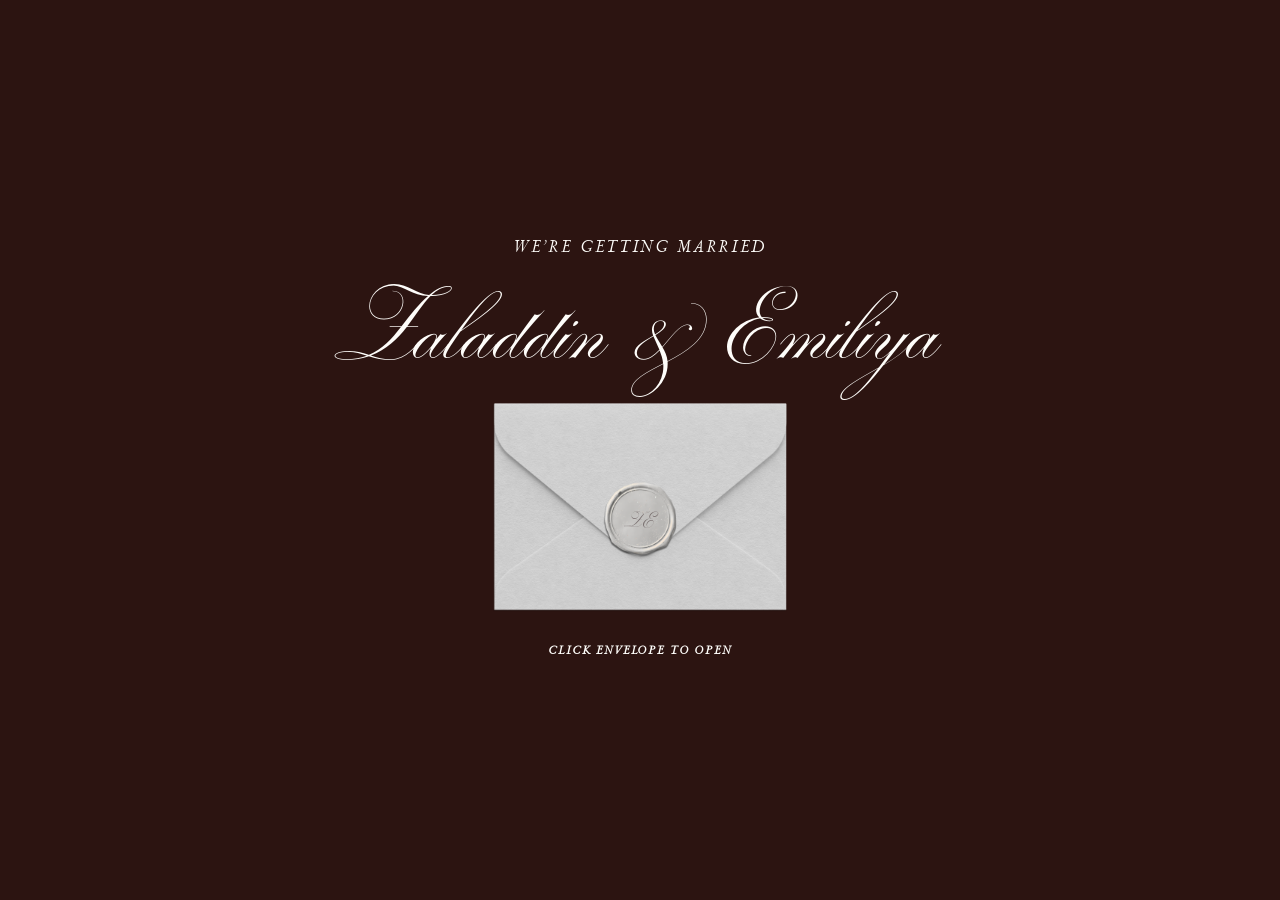
==== index.html @ d86aa884 "1" ====
<!DOCTYPE html>
<html lang="en">
<head>
    <meta charset="UTF-8">
    <title>Z &amp; E</title>
    <meta name="viewport" content="width=device-width, initial-scale=1.0">
    <link rel="stylesheet" href="style/style.css">
</head>

<body>

<div class="wrapper" id="screen">

    <!-- we’re getting married -->
    <div class="subtitle">we’re getting married</div>

    <!-- Names -->
    <div class="names">Zaladdin &amp; Emiliya</div>

    <!-- Envelope + seal -->
     <a href="page-2.html" class="envelope-link" id="openInvitation" style="text-decoration:none; color:inherit;">
        <div class="envelope-box">
            <img src="envelope.png" class="envelope" alt="Envelope">

            <div class="seal">
                <img src="seal.png" alt="seal">
                <span class="seal-initials">ZE</span>
            </div>
        </div>
    </a>

    <!-- Hint -->
    <div class="hint">click envelope to open</div>

</div>

<script src="js/script.js"></script>
</body>
</html>
---- style/style.css ----
:root {
    --bg: #2c1411;
    --text: #fefdfa;
    --muted: #bebeb2;
}

/* ===== Fonts ===== */

@font-face {
    font-family: 'weregetting';
    src: url('../fonts/weregettingmarried.woff2') format('woff2');
    font-weight: 400;
    font-style: normal;
    font-display: swap;
}

@font-face {
    font-family: 'cursivename';
    src: url('../fonts/cursivename.woff2') format('woff2');
    font-weight: 400;
    font-style: normal;
    font-display: swap;
}

/* ===== Reset ===== */

* {
    margin: 0;
    padding: 0;
    box-sizing: border-box;
}

body {
    min-height: 100vh;
    background: var(--bg);
    color: var(--text);
    display: flex;
    align-items: center;
    justify-content: center;
}

/* ===== Layout ===== */

.wrapper {
    width: 100%;
    max-width: 700px;
    padding: 40px 20px;
    text-align: center;
    transition: opacity 0.8s ease, transform 0.8s ease;
}

/* ===== Text ===== */

.subtitle {
    font-family: 'weregetting', serif;
    font-size: 19px;
    letter-spacing: 0.14em;
    text-transform: uppercase;
    margin-bottom: 18px;
}

.names {
    font-family: 'cursivename', serif;
    line-height: 1.1;
    margin-bottom: 36px;
	font-size: 120px; 
	font-weight: 400;
	
	
	color: rgb(254, 253, 250); 
	line-height: 74px; 
	letter-spacing: 0em;
	text-transform: none;
}

/* ===== Envelope ===== */

.envelope-box {
    position: relative;
    display: inline-block;
}

.envelope {
    width: 300px;
    max-width: 80vw;
    cursor: pointer;
    transition: transform 0.4s ease, opacity 0.4s ease;
}

.envelope:active {
    transform: scale(0.95);
}

/* ===== Seal ===== */

.seal {
    position: absolute;
    top: 55%;
    left: 50%;
    transform: translate(-50%, -50%);
    width: 75px;
    height: 75px;
}

.seal img {
    width: 100%;
    height: auto;
}

.seal-initials {
    position: absolute;
    top: 50%;
    left: 50%;
    transform: translate(-50%, -50%);
    font-family: 'cursivename', serif;
    font-size: 26px;
    color: #7a7171;
    letter-spacing: 0.05em;
    pointer-events: none;
}

/* ===== Hint ===== */

.hint {
    font-family: 'weregetting', serif;
    font-size: 13px;
    font-weight: 700;
    letter-spacing: 0.14em;
    text-transform: uppercase;
    margin-top: 22px;
}

/* ===== Anim ===== */

.fade-out {
    opacity: 0;
    transform: scale(0.96);
    pointer-events: none;
}

/* ===== Mobile ===== */

@media (max-width: 480px) {
    .names {
        font-size: 40px;
    }

    .envelope {
        width: 240px;
    }

    .seal {
        width: 60px;
        height: 60px;
    }

    .seal-initials {
        font-size: 20px;
    }
}
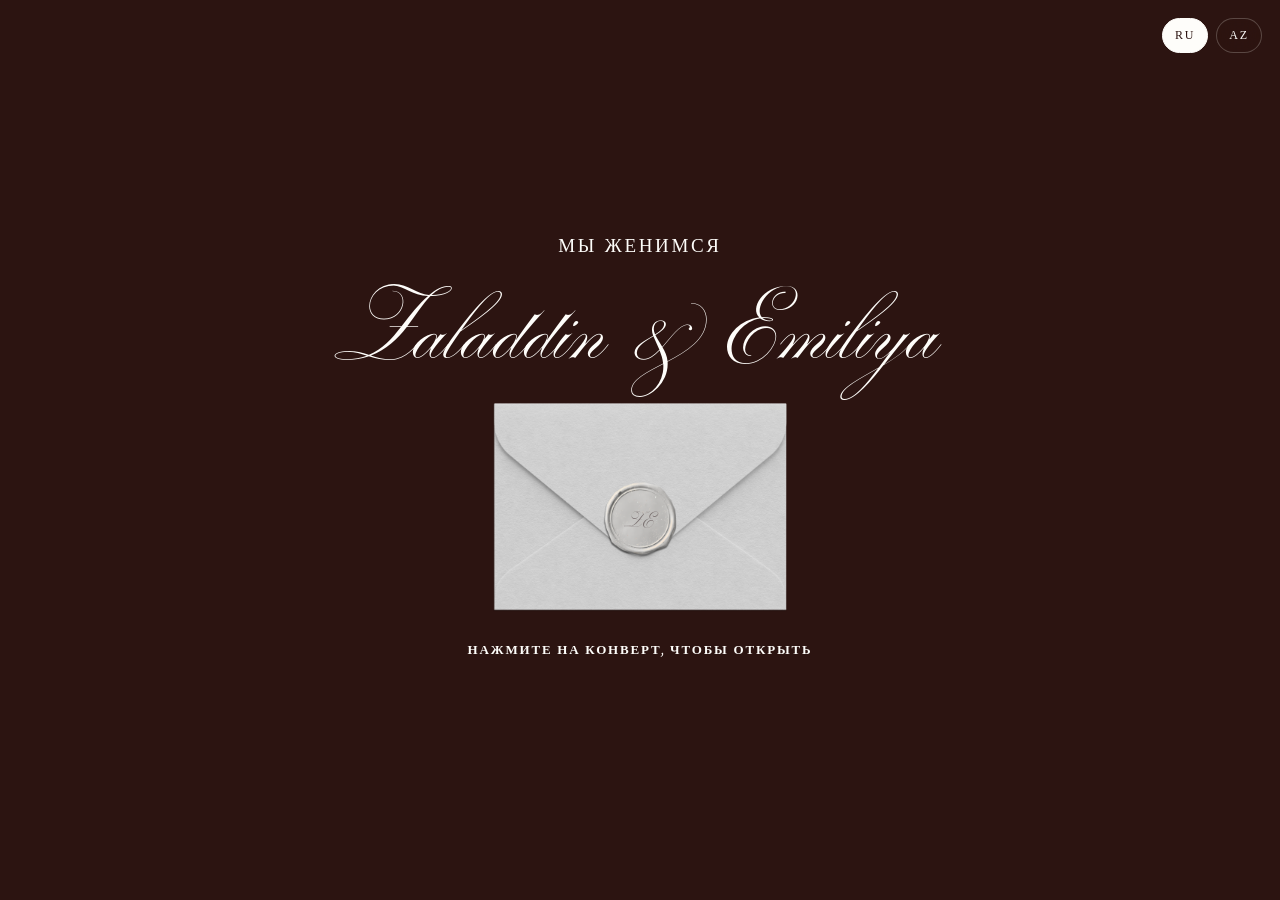
==== commit d16d450c: "22" ====
--- a/index.html
+++ b/index.html
@@ -7,12 +7,17 @@
     <link rel="stylesheet" href="style/style.css">
 </head>
 
-<body>
+<body data-page="home">
+
+<div class="language-switcher" aria-label="Language switcher">
+    <button class="language-switcher__button" type="button" data-lang="ru">RU</button>
+    <button class="language-switcher__button" type="button" data-lang="az">AZ</button>
+</div>
 
 <div class="wrapper" id="screen">
 
     <!-- we’re getting married -->
-    <div class="subtitle">we’re getting married</div>
+    <div class="subtitle" data-i18n="home.subtitle">мы женимся</div>
 
     <!-- Names -->
     <div class="names">Zaladdin &amp; Emiliya</div>
@@ -20,7 +25,7 @@
     <!-- Envelope + seal -->
      <a href="page-2.html" class="envelope-link" id="openInvitation" style="text-decoration:none; color:inherit;">
         <div class="envelope-box">
-            <img src="envelope.png" class="envelope" alt="Envelope">
+            <img src="envelope.png" class="envelope" alt="Envelope" data-i18n-alt="home.envelopeAlt">
 
             <div class="seal">
                 <img src="seal.png" alt="seal">
@@ -30,10 +35,11 @@
     </a>
 
     <!-- Hint -->
-    <div class="hint">click envelope to open</div>
+    <div class="hint" data-i18n="home.hint">нажмите на конверт, чтобы открыть</div>
 
 </div>
 
 <script src="js/script.js"></script>
+<script src="js/i18n.js"></script>
 </body>
 </html>
--- a/style/style.css
+++ b/style/style.css
@@ -37,6 +37,37 @@
     display: flex;
     align-items: center;
     justify-content: center;
+}
+
+.language-switcher {
+    position: fixed;
+    top: 18px;
+    right: 18px;
+    z-index: 1200;
+    display: flex;
+    gap: 8px;
+}
+
+.language-switcher__button {
+    min-width: 46px;
+    padding: 9px 12px;
+    border: 1px solid rgba(254, 253, 250, 0.22);
+    border-radius: 999px;
+    background: rgba(44, 20, 17, 0.82);
+    color: var(--text);
+    font-family: Georgia, "Times New Roman", serif;
+    font-size: 12px;
+    letter-spacing: 0.14em;
+    text-transform: uppercase;
+    cursor: pointer;
+    transition: background-color 0.25s ease, color 0.25s ease, border-color 0.25s ease;
+    backdrop-filter: blur(10px);
+}
+
+.language-switcher__button.is-active {
+    background: var(--text);
+    color: var(--bg);
+    border-color: var(--text);
 }
 
 /* ===== Layout ===== */
@@ -158,3 +189,86 @@
         font-size: 20px;
     }
 }
+
+@media (max-width: 768px) {
+    body {
+        padding: 20px 0;
+    }
+
+    .language-switcher {
+        top: 12px;
+        right: 12px;
+        gap: 6px;
+    }
+
+    .language-switcher__button {
+        min-width: 42px;
+        padding: 8px 10px;
+        font-size: 11px;
+    }
+
+    .wrapper {
+        max-width: 420px;
+        padding: 24px 16px 32px;
+    }
+
+    .subtitle {
+        font-size: 14px;
+        margin-bottom: 14px;
+    }
+
+    .names {
+        font-size: clamp(52px, 13vw, 84px);
+        line-height: 0.9;
+        margin-bottom: 24px;
+    }
+
+    .envelope {
+        width: min(280px, 78vw);
+        max-width: min(280px, 78vw);
+    }
+
+    .seal {
+        width: 64px;
+        height: 64px;
+    }
+
+    .seal-initials {
+        font-size: 22px;
+    }
+
+    .hint {
+        font-size: 11px;
+        margin-top: 18px;
+    }
+}
+
+@media (max-width: 400px) {
+    .wrapper {
+        padding: 20px 14px 28px;
+    }
+
+    .subtitle {
+        font-size: 12px;
+        letter-spacing: 0.12em;
+    }
+
+    .names {
+        font-size: clamp(42px, 12vw, 60px);
+        margin-bottom: 20px;
+    }
+
+    .envelope {
+        width: min(248px, 76vw);
+        max-width: min(248px, 76vw);
+    }
+
+    .seal {
+        width: 56px;
+        height: 56px;
+    }
+
+    .seal-initials {
+        font-size: 19px;
+    }
+}
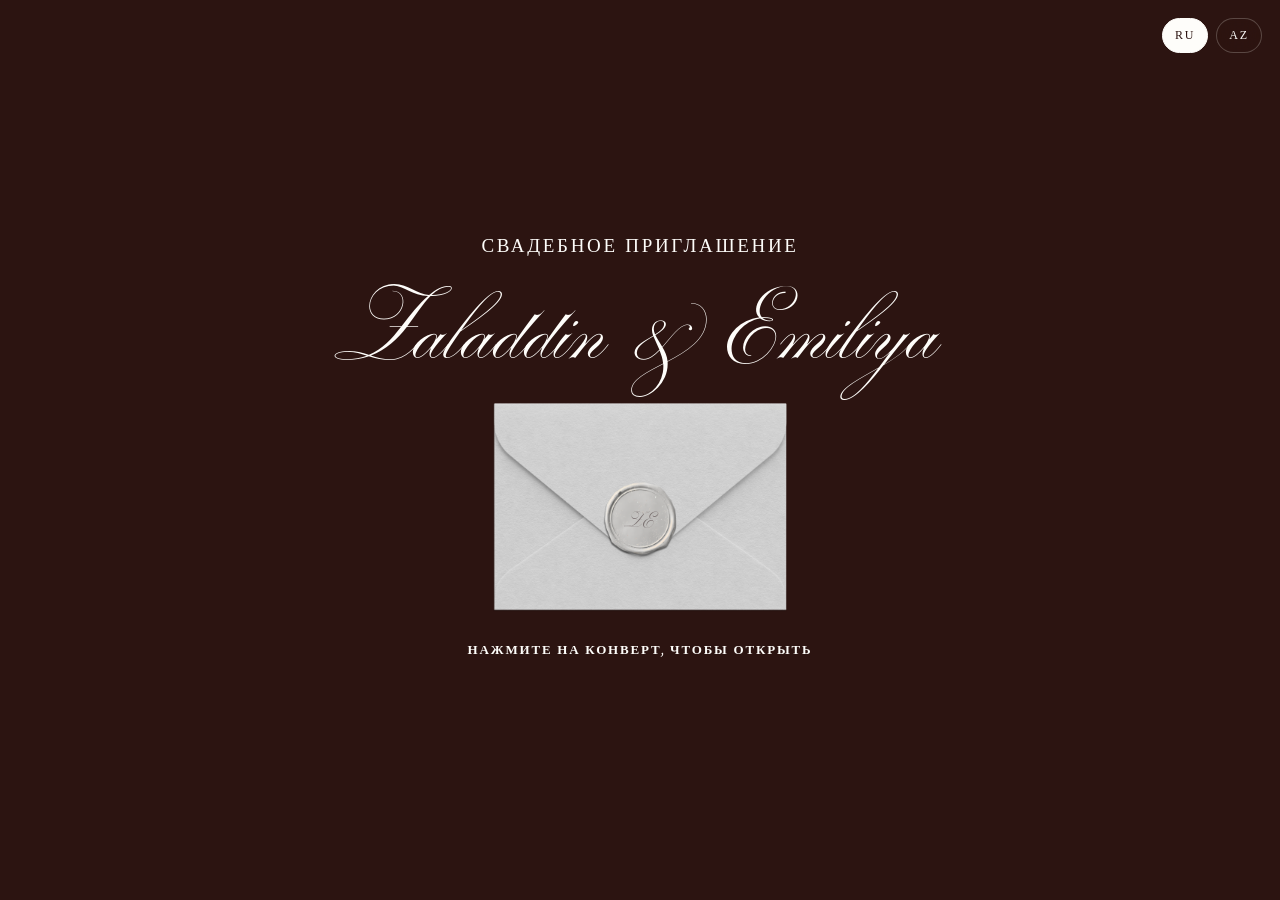
==== commit a9e6b113: "." ====
--- a/index.html
+++ b/index.html
@@ -17,7 +17,7 @@
 <div class="wrapper" id="screen">
 
     <!-- we’re getting married -->
-    <div class="subtitle" data-i18n="home.subtitle">мы женимся</div>
+    <div class="subtitle" data-i18n="home.subtitle">свадебное приглашение</div>
 
     <!-- Names -->
     <div class="names">Zaladdin &amp; Emiliya</div>
